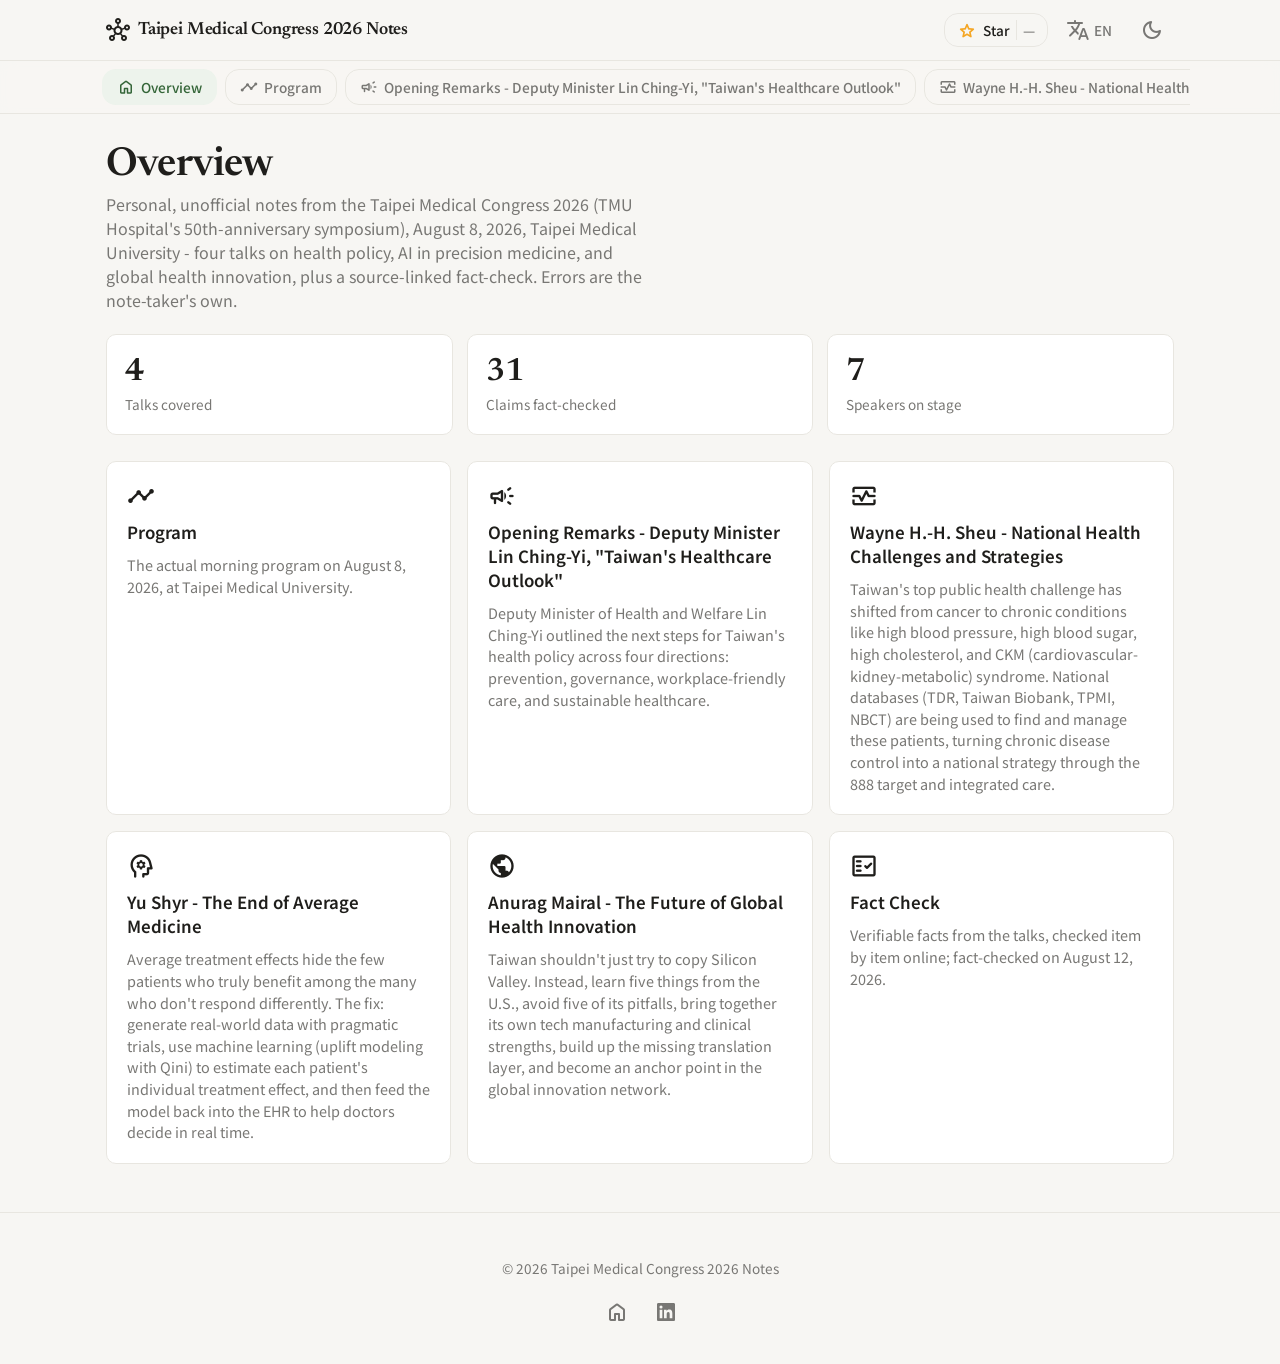
==== index.html @ d5cdeb00 "Add multi-page static site scaffold: shared shell, page engine, editorial styles" ====
<!DOCTYPE html>
<html lang="en" data-theme="light">
<head>
  <!-- Google tag (gtag.js) -->
  <script async src="https://www.googletagmanager.com/gtag/js?id=G-D6FVFVSG6E"></script>
  <script>
    window.dataLayer = window.dataLayer || [];
    function gtag(){dataLayer.push(arguments);}
    gtag('js', new Date());
    gtag('config', 'G-D6FVFVSG6E');
  </script>
  <meta charset="UTF-8" />
  <meta name="viewport" content="width=device-width, initial-scale=1.0, viewport-fit=cover" />
  <title>Taipei Medical Congress 2026 Notes</title>
  <meta name="description" content="Personal notes from the Taipei Medical Congress 2026 at Taipei Medical University - talks on national health policy, AI-driven precision medicine, and global health innovation, plus a source-linked fact-check." />
  <meta name="theme-color" content="#F7F6F3" />
  <link rel="canonical" href="https://taiwan-biodesign-2026-notes.peteraim.com/" />
  <meta property="og:type" content="website" />
  <meta property="og:site_name" content="Taipei Medical Congress 2026 Notes" />
  <meta property="og:title" content="Taipei Medical Congress 2026 Notes" />
  <meta property="og:description" content="Personal notes from the Taipei Medical Congress 2026 at Taipei Medical University - talks on national health policy, AI-driven precision medicine, and global health innovation, plus a source-linked fact-check." />
  <meta property="og:url" content="https://taiwan-biodesign-2026-notes.peteraim.com/" />
  <meta name="twitter:card" content="summary" />
  <meta name="twitter:title" content="Taipei Medical Congress 2026 Notes" />
  <meta name="twitter:description" content="Personal notes from the Taipei Medical Congress 2026 at Taipei Medical University - talks on national health policy, AI-driven precision medicine, and global health innovation, plus a source-linked fact-check." />
  <link rel="preconnect" href="https://fonts.googleapis.com" />
  <link rel="preconnect" href="https://fonts.gstatic.com" crossorigin />
  <link href="https://fonts.googleapis.com/css2?family=Newsreader:ital,opsz,wght@0,6..72,400..700;1,6..72,400..600&family=Noto+Sans+TC:wght@400;500;700&family=Noto+Serif+TC:wght@500;600;700&display=swap" rel="stylesheet" />
  <link href="https://fonts.googleapis.com/css2?family=Material+Symbols+Rounded:opsz,wght,FILL,GRAD@24,400,0,0&display=swap" rel="stylesheet" />
  <link rel="stylesheet" href="assets/styles.css" />
  <script type="application/ld+json">
  {"@context":"https://schema.org","@type":"WebSite","name":"Taipei Medical Congress 2026 Notes","url":"https://taiwan-biodesign-2026-notes.peteraim.com/"}
  </script>
</head>
<body data-page="home">
  <!-- shell.js injects the app bar, cross-page nav, footer and dialog around this -->
  <main id="page"></main>

  <script src="data/data.js"></script>
  <script src="assets/shell.js"></script>
  <script src="assets/app.js"></script>
</body>
</html>
---- assets/styles.css ----
/* =========================================================================
   multipage · Material Design 3 baseline (pure CSS, no build)
   Shared by every page. Tokens + chrome + one block per page layout.
   ========================================================================= */

/* ---- MD3 tokens : LIGHT ---- */
:root,
[data-theme="light"] {
  --primary:#6750A4; --on-primary:#FFFFFF; --primary-container:#EADDFF; --on-primary-container:#21005D;
  --secondary:#625B71; --secondary-container:#E8DEF8; --on-secondary-container:#1D192B;
  --tertiary:#7D5260; --tertiary-container:#FFD8E4;
  --background:#FEF7FF; --on-background:#1D1B20; --surface:#FEF7FF;
  --surface-container:#F3EDF7; --surface-container-high:#ECE6F0; --surface-variant:#E7E0EC;
  --on-surface:#1D1B20; --on-surface-variant:#49454F;
  --outline:#79747E; --outline-variant:#CAC4D0; --error:#B3261E; --success:#2E7D32;
  --elev-1:0 1px 2px rgba(0,0,0,.10),0 1px 3px 1px rgba(0,0,0,.06);
  --elev-2:0 2px 6px 2px rgba(0,0,0,.10),0 1px 2px rgba(0,0,0,.12);
  --elev-3:0 4px 8px 3px rgba(0,0,0,.12),0 1px 3px rgba(0,0,0,.14);
  --radius-sm:8px; --radius:16px; --radius-lg:28px;
  --font-body:"Roboto Flex","Roboto","Noto Sans TC",system-ui,sans-serif;
}
/* ---- MD3 tokens : DARK ---- */
[data-theme="dark"] {
  --primary:#D0BCFF; --on-primary:#381E72; --primary-container:#4F378B; --on-primary-container:#EADDFF;
  --secondary:#CCC2DC; --secondary-container:#4A4458; --on-secondary-container:#E8DEF8;
  --tertiary:#EFB8C8; --tertiary-container:#633B48;
  --background:#141218; --on-background:#E6E0E9; --surface:#141218;
  --surface-container:#211F26; --surface-container-high:#2B2930; --surface-variant:#49454F;
  --on-surface:#E6E0E9; --on-surface-variant:#CAC4D0;
  --outline:#938F99; --outline-variant:#49454F; --error:#F2B8B5; --success:#A5D6A7;
}

/* ---- Reset / base ---- */
* { box-sizing:border-box; }
html { scroll-behavior:smooth; }
body {
  margin:0; font-family:var(--font-body); background:var(--background); color:var(--on-background);
  -webkit-font-smoothing:antialiased; transition:background .2s,color .2s; overflow-x:hidden;
}
a { color:inherit; text-decoration:none; }
.material-symbols-rounded { font-variation-settings:"FILL" 0,"wght" 400,"GRAD" 0,"opsz" 24; line-height:1; user-select:none; }
.skip-link {
  position:absolute; left:-999px; top:8px; z-index:60; background:var(--primary); color:var(--on-primary);
  padding:8px 14px; border-radius:var(--radius-lg);
}
.skip-link:focus { left:12px; }

/* ---- App bar ---- */
.appbar { position:sticky; top:0; z-index:30; background:var(--surface-container); box-shadow:var(--elev-1); }
.appbar__inner { max-width:1100px; margin:0 auto; padding:10px 16px; display:flex; align-items:center; gap:12px; }
.brand { display:flex; align-items:center; gap:8px; font-weight:700; font-size:1.1rem; color:var(--on-surface); min-width:0; overflow:hidden; }
.brand__logo { color:var(--primary); flex:0 0 auto; }
.brand__name { overflow:hidden; text-overflow:ellipsis; white-space:nowrap; }
.appbar__actions { margin-left:auto; display:flex; align-items:center; gap:8px; flex:0 0 auto; }
.icon-btn { display:inline-flex; align-items:center; gap:4px; border:none; background:transparent; color:var(--on-surface-variant);
  border-radius:var(--radius-lg); padding:8px 10px; cursor:pointer; font:inherit; transition:background .15s; }
.icon-btn:hover { background:var(--surface-container-high); }
.icon-btn__txt { font-size:.85rem; font-weight:500; }

/* ---- Cross-page nav ---- */
.pagenav {
  position:sticky; top:56px; z-index:25; border-bottom:1px solid var(--outline-variant);
  background:color-mix(in srgb,var(--background) 88%,transparent); backdrop-filter:saturate(180%) blur(8px);
}
.pagenav__inner { max-width:1100px; margin:0 auto; padding:8px 12px; display:flex; gap:8px; overflow-x:auto; scrollbar-width:none; }
.pagenav__inner::-webkit-scrollbar { display:none; }
.navpill {
  display:inline-flex; align-items:center; gap:6px; flex:0 0 auto; padding:7px 14px; border-radius:var(--radius-lg);
  font-size:.85rem; font-weight:500; color:var(--on-surface-variant); border:1px solid var(--outline-variant);
  background:transparent; white-space:nowrap; cursor:pointer; transition:background .15s,color .15s,border-color .15s;
}
.navpill .material-symbols-rounded { font-size:18px; }
.navpill:hover { background:var(--surface-container-high); }
.navpill--active { background:var(--secondary-container); color:var(--on-secondary-container); border-color:transparent; }

/* ---- Page scaffold ---- */
.page { max-width:1100px; margin:0 auto; padding:32px 16px 16px; }
.page-head { margin-bottom:22px; }
.page-head h1 { margin:0 0 6px; font-size:clamp(1.6rem,4vw,2.2rem); font-weight:700; letter-spacing:-.01em; color:var(--on-surface); }
.page-head__sub { margin:0; max-width:62ch; font-size:1rem; line-height:1.5; color:var(--on-surface-variant); }
.empty { color:var(--on-surface-variant); }

/* ---- Hero stats (hub) ---- */
.hero__stats { display:grid; grid-template-columns:repeat(auto-fit,minmax(140px,1fr)); gap:14px; margin:0 0 26px; }
.hero__stat { background:var(--surface-container); border-radius:var(--radius); padding:20px 18px; display:flex; flex-direction:column; gap:4px; border:1px solid var(--outline-variant); }
.hero__stat-value { font-size:2rem; font-weight:700; color:var(--primary); font-variant-numeric:tabular-nums; line-height:1.1; }
.hero__stat-label { font-size:.85rem; color:var(--on-surface-variant); }

/* ---- Cards grid ---- */
.grid { display:grid; grid-template-columns:repeat(auto-fill,minmax(260px,1fr)); gap:16px; }
.card { background:var(--surface-container); border-radius:var(--radius); padding:20px; cursor:pointer;
  border:1px solid transparent; transition:box-shadow .18s,transform .18s,border-color .18s; display:flex; flex-direction:column; gap:10px; }
.card:hover,.card:focus-visible { box-shadow:var(--elev-2); transform:translateY(-2px); border-color:var(--outline-variant); outline:none; }
.card--nav .card__icon { font-size:28px; color:var(--primary); }
.card__title { margin:0; font-size:1.05rem; font-weight:600; color:var(--on-surface); }
.card__summary { margin:0; font-size:.9rem; line-height:1.5; color:var(--on-surface-variant); }
.card__tags { margin-top:auto; display:flex; flex-wrap:wrap; gap:6px; }
.tag { font-size:.72rem; color:var(--on-surface-variant); background:var(--surface-variant); padding:2px 8px; border-radius:var(--radius-sm); }

/* ---- Toolbar / search / chips ---- */
.toolbar { display:flex; flex-wrap:wrap; gap:12px; align-items:center; margin-bottom:14px; }
.search { flex:1 1 220px; min-width:160px; padding:10px 14px; border-radius:var(--radius-lg); border:1px solid var(--outline-variant);
  background:var(--surface-container); color:var(--on-surface); font:inherit; }
.search:focus { outline:2px solid var(--primary); outline-offset:1px; }
.chips { display:flex; flex-wrap:wrap; gap:8px; }
.chip { padding:7px 14px; border-radius:var(--radius-lg); font-size:.85rem; font-weight:500; color:var(--on-surface-variant);
  border:1px solid var(--outline-variant); background:transparent; cursor:pointer; transition:background .15s,color .15s; }
.chip:hover { background:var(--surface-container-high); }
.chip--active { background:var(--secondary-container); color:var(--on-secondary-container); border-color:transparent; }
.result-count { margin:0 0 14px; font-size:.85rem; color:var(--on-surface-variant); }

/* ---- Article ---- */
.reading-progress { position:fixed; top:0; left:0; height:3px; width:0; background:var(--primary); z-index:40; transition:width .1s linear; }
.article-layout { display:grid; grid-template-columns:200px 1fr; gap:32px; align-items:start; }
.toc { position:sticky; top:108px; }
.toc__inner { display:flex; flex-direction:column; gap:4px; border-left:2px solid var(--outline-variant); }
.toc-link { padding:6px 14px; font-size:.9rem; color:var(--on-surface-variant); border-left:2px solid transparent; margin-left:-2px; }
.toc-link:hover { color:var(--on-surface); }
.toc-link--active { color:var(--primary); border-left-color:var(--primary); font-weight:600; }
.prose { max-width:70ch; color:var(--on-surface-variant); }
.prose h2 { color:var(--on-surface); font-size:1.4rem; margin:0 0 12px; scroll-margin-top:120px; }
.prose h3 { color:var(--on-surface); font-size:1.12rem; margin:22px 0 8px; }
.prose p { line-height:1.75; margin:0 0 14px; }
.prose ul { margin:0 0 14px; padding-left:22px; line-height:1.75; }
.prose blockquote { margin:0 0 16px; padding:8px 18px; border-left:4px solid var(--primary); color:var(--on-surface); font-style:italic; }
.prose pre { background:var(--surface-container); padding:14px 16px; border-radius:var(--radius); overflow:auto; border:1px solid var(--outline-variant); }
.prose code { font-family:"Roboto Mono",ui-monospace,monospace; font-size:.85rem; }
.article-section { margin-bottom:28px; }

/* ---- Dashboard ---- */
.stat-grid { display:grid; grid-template-columns:repeat(auto-fit,minmax(160px,1fr)); gap:16px; margin-bottom:20px; }
.stat-card { background:var(--surface-container); border:1px solid var(--outline-variant); border-radius:var(--radius); padding:18px; display:flex; flex-direction:column; gap:6px; }
.stat-label { font-size:.82rem; color:var(--on-surface-variant); }
.stat-value { font-size:1.6rem; font-weight:700; color:var(--on-surface); font-variant-numeric:tabular-nums; }
.stat-unit { font-size:.85rem; font-weight:500; color:var(--on-surface-variant); }
.stat-delta { font-size:.8rem; font-weight:600; }
.stat-delta--up { color:var(--success); }
.stat-delta--down { color:var(--error); }
.panel-grid { display:grid; grid-template-columns:repeat(auto-fit,minmax(280px,1fr)); gap:16px; margin-bottom:20px; }
.panel { margin:0; background:var(--surface-container); border:1px solid var(--outline-variant); border-radius:var(--radius); padding:18px; }
.panel figcaption { font-weight:600; color:var(--on-surface); margin-bottom:10px; }
.panel--wide { grid-column:1/-1; }
.chart-wrap { width:100%; }
.chart-wrap svg { width:100%; height:auto; display:block; }
.bar-rect { fill:var(--primary); transition:fill .15s; }
.bar-rect:hover { fill:var(--tertiary); }
.bar-value { fill:var(--on-surface); font-size:13px; font-weight:600; font-family:var(--font-body); }
.bar-label { fill:var(--on-surface-variant); font-size:12px; font-family:var(--font-body); }
.axis-line { stroke:var(--outline-variant); stroke-width:1.5; }
.line-path { stroke:var(--primary); stroke-width:2.5; }
.line-area { fill:var(--primary); opacity:.12; }
.line-dot { fill:var(--primary); }

/* ---- Data table ---- */
.table-wrap { overflow-x:auto; border-radius:var(--radius); border:1px solid var(--outline-variant); }
.data-table,.cmp-table { width:100%; border-collapse:collapse; background:var(--surface-container); font-size:.9rem; }
.data-table th,.data-table td { padding:11px 14px; text-align:left; border-bottom:1px solid var(--outline-variant); color:var(--on-surface); white-space:nowrap; }
.data-table thead th { background:var(--surface-container-high); font-weight:600; color:var(--on-surface-variant); position:sticky; top:0; }
.th-sort { cursor:pointer; user-select:none; }
.th-sort:hover { color:var(--primary); }
.data-table tbody tr:hover { background:var(--surface-container-high); }
.row-link { color:var(--primary); }

/* ---- Timeline ---- */
.timeline { list-style:none; margin:0; padding:0; position:relative; }
.timeline::before { content:""; position:absolute; left:7px; top:6px; bottom:6px; width:2px; background:var(--outline-variant); }
.tl-item { position:relative; padding:0 0 18px 36px; }
.tl-item:last-child { padding-bottom:0; }
.tl-dot { position:absolute; left:0; top:6px; width:16px; height:16px; border-radius:50%; background:var(--primary); border:3px solid var(--background); box-shadow:0 0 0 2px var(--primary); }
.tl-card { background:var(--surface-container); border-radius:var(--radius); padding:14px 18px; border:1px solid var(--outline-variant); }
.tl-date { font-size:.78rem; font-weight:600; letter-spacing:.04em; color:var(--primary); }
.tl-title { margin:4px 0 6px; font-size:1.05rem; color:var(--on-surface); }
.tl-body { margin:0; font-size:.9rem; line-height:1.5; color:var(--on-surface-variant); }

/* ---- Bento ---- */
.bento { display:grid; grid-template-columns:repeat(4,1fr); grid-auto-rows:120px; gap:14px; }
.tile { background:var(--surface-container); border:1px solid var(--outline-variant); border-radius:var(--radius); padding:18px; display:flex; flex-direction:column; gap:6px; overflow:hidden; }
.tile--accent { background:linear-gradient(135deg,var(--primary-container),var(--secondary-container)); border-color:transparent; }
.tile--lg { grid-column:span 2; grid-row:span 2; }
.tile--tall { grid-row:span 2; }
.tile--wide { grid-column:span 2; }
.tile--md { grid-column:span 2; }
.tile__icon { font-size:26px; color:var(--primary); }
.tile__value { font-size:1.7rem; font-weight:700; color:var(--on-surface); }
.tile__title { margin:0; font-size:1rem; color:var(--on-surface); }
.tile__body { margin:0; font-size:.85rem; line-height:1.45; color:var(--on-surface-variant); }

/* ---- Kanban ---- */
.kanban { display:grid; grid-auto-flow:column; grid-auto-columns:minmax(240px,1fr); gap:14px; overflow-x:auto; padding-bottom:8px; }
.kb-col { background:var(--surface-container-high); border-radius:var(--radius); padding:12px; }
.kb-col__head { display:flex; align-items:center; gap:8px; font-weight:600; color:var(--on-surface); margin-bottom:10px; padding:0 4px; }
.kb-col__count { font-size:.75rem; background:var(--secondary-container); color:var(--on-secondary-container); border-radius:var(--radius-lg); padding:1px 8px; }
.kb-col__body { display:flex; flex-direction:column; gap:10px; }
.kb-card { background:var(--surface); border:1px solid var(--outline-variant); border-radius:var(--radius-sm); padding:12px 14px; display:flex; flex-direction:column; gap:8px; }
.kb-card__title { margin:0; font-size:.95rem; color:var(--on-surface); }
.kb-card__body { margin:0; font-size:.82rem; line-height:1.45; color:var(--on-surface-variant); }

/* ---- Accordion (faq) ---- */
.accordion { display:flex; flex-direction:column; gap:10px; }
.acc-item { background:var(--surface-container); border-radius:var(--radius); border:1px solid var(--outline-variant); overflow:hidden; }
.acc-q { display:flex; align-items:center; justify-content:space-between; gap:12px; padding:16px 18px; cursor:pointer; font-weight:600; color:var(--on-surface); list-style:none; }
.acc-q::-webkit-details-marker { display:none; }
.acc-chevron { transition:transform .2s; color:var(--on-surface-variant); }
.acc-item[open] .acc-chevron { transform:rotate(180deg); }
.acc-a { padding:0 18px 18px; font-size:.92rem; line-height:1.6; color:var(--on-surface-variant); }

/* ---- Comparison ---- */
.cmp-table th,.cmp-table td { padding:14px 16px; text-align:center; border-bottom:1px solid var(--outline-variant); color:var(--on-surface); }
.cmp-table thead th { vertical-align:bottom; }
.cmp-feat { text-align:left !important; font-weight:600; color:var(--on-surface-variant); }
.cmp-plan { font-weight:700; font-size:1.05rem; }
.cmp-price { color:var(--primary); font-weight:600; }
.cmp-note { font-size:.78rem; color:var(--on-surface-variant); }
.cmp-col--hl { background:var(--secondary-container); }
.cmp-yes { color:var(--success); }
.cmp-no { color:var(--outline); }

/* ---- Leaderboard ---- */
.seg { display:inline-flex; gap:4px; background:var(--surface-container-high); border-radius:var(--radius-lg); padding:4px; margin-bottom:18px; }
.seg__btn { border:none; background:transparent; color:var(--on-surface-variant); padding:8px 18px; border-radius:var(--radius-lg); cursor:pointer; font:inherit; font-weight:500; }
.seg__btn--active { background:var(--primary); color:var(--on-primary); }
.lb-list { list-style:none; margin:0 0 18px; padding:0; display:flex; flex-direction:column; gap:8px; }
.lb-row { display:grid; grid-template-columns:auto auto 1fr auto auto; align-items:center; gap:12px; background:var(--surface-container); border:1px solid var(--outline-variant); border-radius:var(--radius); padding:12px 16px; }
.lb-rank { font-variant-numeric:tabular-nums; font-weight:700; color:var(--on-surface-variant); min-width:1.5em; }
.lb-tier { font-weight:700; width:1.8em; height:1.8em; display:inline-grid; place-items:center; border-radius:50%; color:#fff; font-size:.8rem; }
.lb-tier--S { background:#B3261E; } .lb-tier--A { background:#7D5260; } .lb-tier--B { background:#6750A4; }
.lb-tier--C { background:#625B71; } .lb-tier--D { background:#79747E; }
.lb-name { font-weight:600; color:var(--on-surface); }
.lb-meta { font-size:.82rem; color:var(--on-surface-variant); }
.lb-score { font-weight:700; font-variant-numeric:tabular-nums; color:var(--primary); }
.lb-tier-group { margin-bottom:16px; }
.lb-tier-head { display:inline-grid; place-items:center; min-width:2em; height:2em; border-radius:var(--radius-sm); color:#fff; font-weight:700; padding:0 10px; margin-bottom:10px; }

/* ---- Scrolly ---- */
.scrolly { display:grid; grid-template-columns:1fr 1fr; gap:32px; align-items:start; }
.scrolly-sticky { position:sticky; top:120px; height:60vh; display:flex; }
.scrolly-visual { flex:1; display:flex; align-items:center; justify-content:center; background:var(--surface-container); border:1px solid var(--outline-variant); border-radius:var(--radius-lg); padding:24px; }
.scrolly-stat { font-size:2.4rem; font-weight:700; text-align:center; }
.scrolly-steps { display:flex; flex-direction:column; gap:60vh; padding:20vh 0; }
.scrolly-step { background:var(--surface-container); border:1px solid var(--outline-variant); border-radius:var(--radius); padding:20px 22px; opacity:.4; transition:opacity .3s; }
.scrolly-step p { margin:0; font-size:1.1rem; line-height:1.6; color:var(--on-surface); }
.scrolly-step--active { opacity:1; }

/* ---- Map ---- */
.map-layout { display:grid; grid-template-columns:1fr 300px; gap:18px; align-items:start; }
.map-box { height:460px; border-radius:var(--radius); overflow:hidden; border:1px solid var(--outline-variant); background:var(--surface-container); }
.map-fallback { height:100%; display:flex; align-items:center; justify-content:center; color:var(--on-surface-variant); padding:20px; text-align:center; }
.map-list { list-style:none; margin:0; padding:0; display:flex; flex-direction:column; gap:8px; max-height:460px; overflow:auto; }
.place { display:flex; flex-direction:column; gap:3px; background:var(--surface-container); border:1px solid var(--outline-variant); border-radius:var(--radius-sm); padding:12px 14px; cursor:pointer; }
.place:hover,.place:focus-visible { border-color:var(--primary); outline:none; }
.place b { color:var(--on-surface); }
.place span { font-size:.82rem; color:var(--on-surface-variant); }

/* ---- Dialog ---- */
.dialog { border:none; border-radius:var(--radius-lg); background:var(--surface-container-high); color:var(--on-surface); max-width:600px; width:calc(100% - 32px); padding:0; box-shadow:var(--elev-3); }
.dialog::backdrop { background:rgba(0,0,0,.5); }
.dialog__bar { display:flex; align-items:center; padding:8px 12px; border-bottom:1px solid var(--outline-variant); position:sticky; top:0; background:var(--surface-container-high); }
.dialog__spacer { flex:1; }
.dialog__body { padding:24px; }
.dialog__body h2 { margin-top:0; color:var(--on-surface); }
.dialog__body p { color:var(--on-surface-variant); line-height:1.65; }
.dialog__body .card__tags { margin:0 0 14px; }

/* ---- Footer ---- */
.footer { text-align:center; padding:32px 16px; margin-top:32px; color:var(--on-surface-variant); font-size:.85rem; border-top:1px solid var(--outline-variant); }

/* ---- Responsive ---- */
@media (max-width:860px) {
  .article-layout { grid-template-columns:1fr; }
  .toc { position:static; }
  .toc__inner { flex-direction:row; flex-wrap:wrap; border-left:none; }
  .scrolly { grid-template-columns:1fr; }
  .scrolly-sticky { position:sticky; top:64px; height:auto; }
  .scrolly-steps { gap:30vh; padding:10vh 0; }
  .map-layout { grid-template-columns:1fr; }
  .map-list { flex-direction:row; max-height:none; }
  .bento { grid-template-columns:repeat(2,1fr); }
  .tile--lg,.tile--wide,.tile--md { grid-column:span 2; }
}
@media (max-width:600px) {
  .grid { grid-template-columns:1fr; }
  .bento { grid-template-columns:1fr; }
  .tile--lg,.tile--wide,.tile--md,.tile--tall { grid-column:span 1; grid-row:span 1; }
  .lb-row { grid-template-columns:auto auto 1fr auto; }
  .lb-meta { display:none; }
  .icon-btn__txt { font-size:.8rem; }
}
@media (max-width:375px) {
  .appbar__inner,.pagenav__inner,.page { padding-left:12px; padding-right:12px; }
  .page-head h1 { font-size:1.4rem; }
}

/* Respect reduced motion */
@media (prefers-reduced-motion:reduce) {
  html { scroll-behavior:auto; }
  * { transition:none !important; }
}

/* GitHub star button */
.gh-star {
  display: inline-flex;
  align-items: center;
  gap: 6px;
  padding: 6px 12px;
  border: 1px solid var(--outline-variant);
  border-radius: var(--radius-lg);
  font-size: .85rem;
  font-weight: 500;
  color: var(--on-surface);
  transition: background .15s;
}
.gh-star:hover { background: var(--surface-container-high); }
.gh-star .material-symbols-rounded { color: #f5a623; font-size: 20px; }
.gh-star__count {
  padding-left: 6px;
  border-left: 1px solid var(--outline-variant);
  color: var(--on-surface-variant);
  font-variant-numeric: tabular-nums;
}
@media (max-width: 600px) { .gh-star__label { display: none; } }
/* footer profile links (home + LinkedIn) */
.footer__links {
  display: flex;
  justify-content: center;
  gap: 8px;
  margin-top: 12px;
}
.footer__link svg { display: block; }

/* =========================================================================
   Editorial minimalist layer — warm monochrome, serif display, flat borders.
   Appended after the MD3 baseline so these tokens/components win the cascade.
   ========================================================================= */
:root,
[data-theme="light"] {
  --primary:#1F1E1B; --on-primary:#FFFFFF; --primary-container:#EFEDE6; --on-primary-container:#1F1E1B;
  --secondary:#57544D; --secondary-container:#EDF3EC; --on-secondary-container:#346538;
  --tertiary:#956400; --tertiary-container:#FBF3DB;
  --background:#F7F6F3; --on-background:#1F1E1B; --surface:#FFFFFF;
  --surface-container:#FFFFFF; --surface-container-high:#F1EFEA; --surface-variant:#EFEDE8;
  --on-surface:#1F1E1B; --on-surface-variant:#787774;
  --outline:#C9C5BC; --outline-variant:#E8E6E0; --error:#9F2F2D; --success:#346538;
  --elev-1:0 1px 2px rgba(0,0,0,.04);
  --elev-2:0 2px 8px rgba(0,0,0,.05);
  --elev-3:0 6px 20px rgba(0,0,0,.07);
  --radius-sm:6px; --radius:10px; --radius-lg:14px;
  --font-body:-apple-system,BlinkMacSystemFont,"Helvetica Neue","Noto Sans TC",system-ui,sans-serif;
  --font-display:"Newsreader","Noto Serif TC",Georgia,serif;
}
[data-theme="dark"] {
  --primary:#E9E7E1; --on-primary:#1F1E1B; --primary-container:#33312B; --on-primary-container:#E9E7E1;
  --secondary:#A5A199; --secondary-container:#2C3A2C; --on-secondary-container:#B9CDB9;
  --tertiary:#D9B36A; --tertiary-container:#3A3220;
  --background:#161512; --on-background:#E9E7E1; --surface:#161512;
  --surface-container:#1E1D19; --surface-container-high:#262420; --surface-variant:#2B2925;
  --on-surface:#E9E7E1; --on-surface-variant:#A5A199;
  --outline:#57544D; --outline-variant:#33312B; --error:#E5928F; --success:#A8C5A8;
}

/* type: serif display for page + section headings, tighter tracking */
.page-head h1 { font-family:var(--font-display); font-weight:600; letter-spacing:-.02em; font-size:clamp(1.8rem,4.5vw,2.5rem); }
.brand__name { font-family:var(--font-display); font-weight:600; letter-spacing:-.01em; }
.article-body h2 { font-family:var(--font-display); font-weight:600; letter-spacing:-.015em; font-size:1.45rem; }
.prose { line-height:1.7; }
.prose blockquote,
blockquote {
  font-family:var(--font-display); font-style:italic; font-size:1.08rem; line-height:1.55;
  border-left:2px solid var(--on-surface); margin:1.2em 0; padding:.15em 0 .15em 1em;
  color:var(--on-surface); background:none;
}

/* chrome: flat hairlines instead of shadows */
.appbar { background:color-mix(in srgb,var(--background) 92%,transparent); backdrop-filter:saturate(180%) blur(10px); box-shadow:none; border-bottom:1px solid var(--outline-variant); }
.hero__stat { background:var(--surface); }
.hero__stat-value { font-family:var(--font-display); font-weight:600; }
.card { background:var(--surface); border:1px solid var(--outline-variant); }
.card:hover,.card:focus-visible { box-shadow:var(--elev-2); border-color:var(--outline); }
.search { background:var(--surface); }

/* links inside tables */
.row-link { text-decoration:underline; text-underline-offset:3px; }

/* gentle entry fade, transform/opacity only */
@media (prefers-reduced-motion: no-preference) {
  [data-item] { animation:ldwFadeUp .55s cubic-bezier(.16,1,.3,1) both; }
  [data-item]:nth-child(2) { animation-delay:.05s; }
  [data-item]:nth-child(3) { animation-delay:.1s; }
  [data-item]:nth-child(4) { animation-delay:.15s; }
  [data-item]:nth-child(5) { animation-delay:.2s; }
  [data-item]:nth-child(6) { animation-delay:.25s; }
  [data-item]:nth-child(n+7) { animation-delay:.3s; }
}
@keyframes ldwFadeUp { from { opacity:0; transform:translateY(10px); } to { opacity:1; transform:none; } }
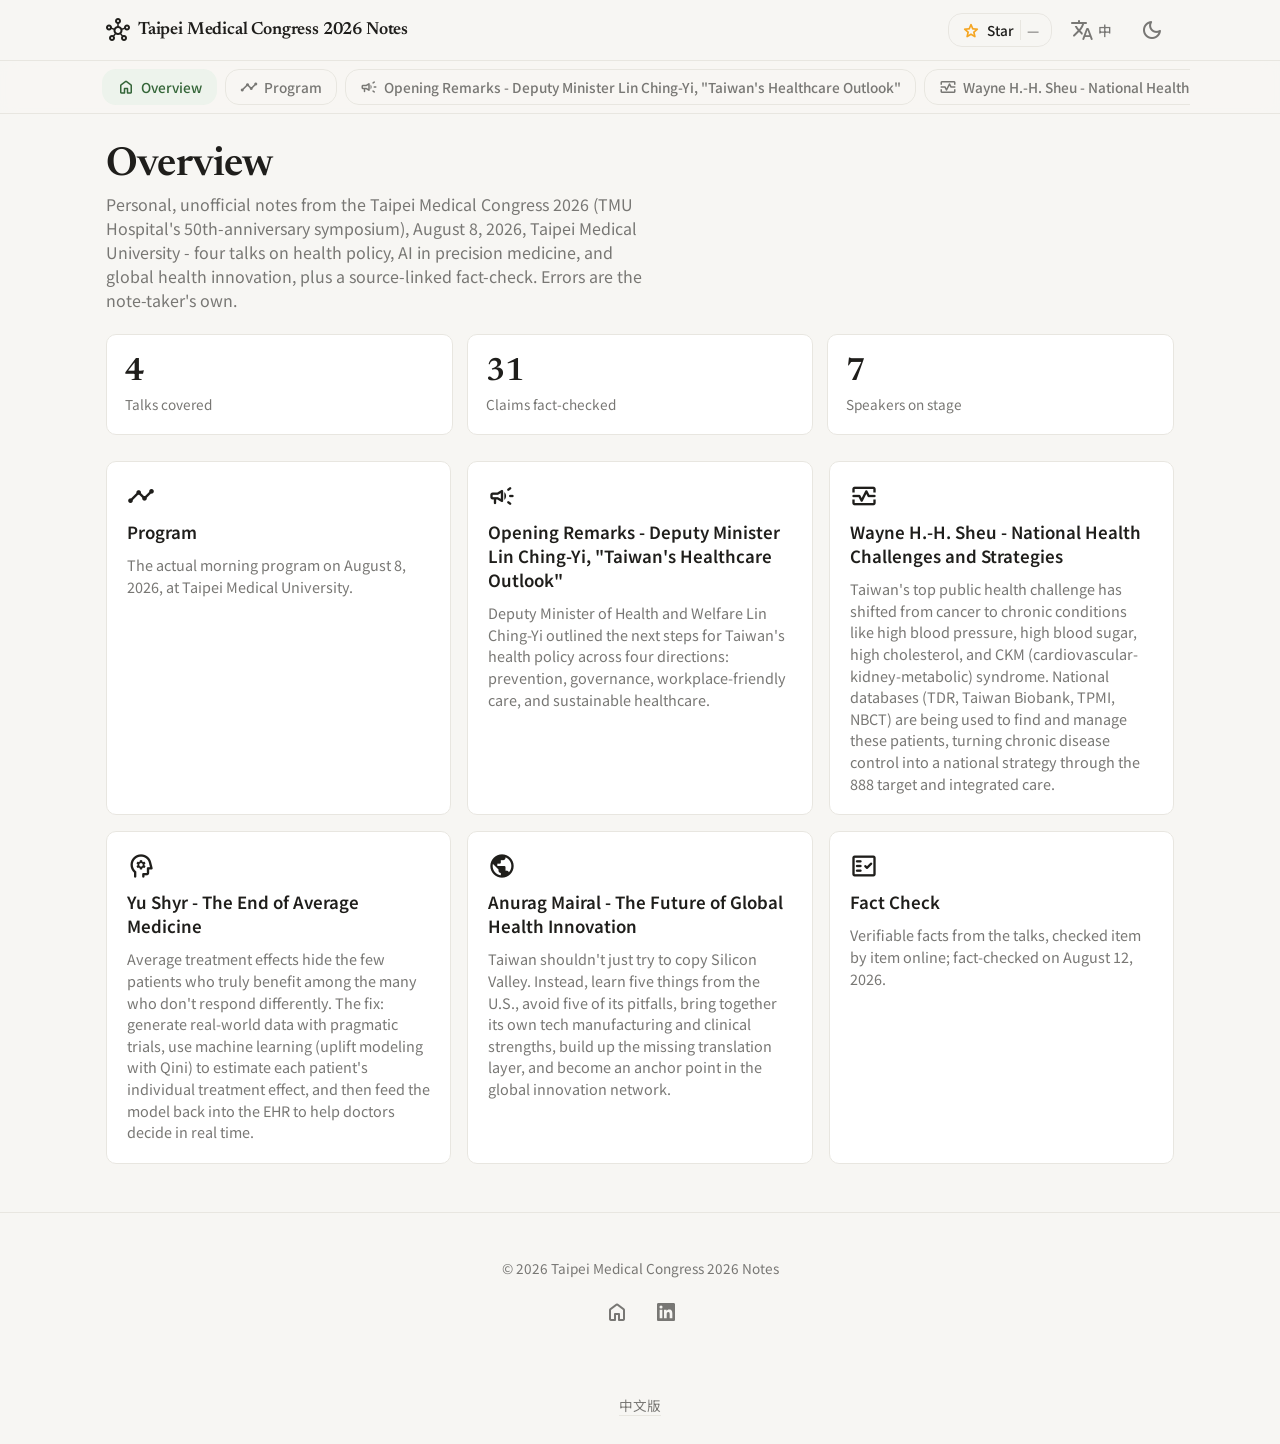
==== commit b6b70984: "feat: 中文版有自己的網址 /zh-Hant/,一個語言一個網址 中文內容原本只活在前端字典裡,沒有自己的網址,搜尋引擎讀到的永遠只有英文; 兩種語言共用一個網址,Google 也無從判斷該把哪一" ====
--- a/index.html
+++ b/index.html
@@ -15,6 +15,9 @@
   <meta name="description" content="Personal notes from the Taipei Medical Congress 2026 at Taipei Medical University - talks on national health policy, AI-driven precision medicine, and global health innovation, plus a source-linked fact-check." />
   <meta name="theme-color" content="#F7F6F3" />
   <link rel="canonical" href="https://taiwan-biodesign-2026-notes.peteraim.com/" />
+  <link rel="alternate" hreflang="en" href="https://taiwan-biodesign-2026-notes.peteraim.com/" />
+  <link rel="alternate" hreflang="zh-Hant" href="https://taiwan-biodesign-2026-notes.peteraim.com/zh-Hant/" />
+  <link rel="alternate" hreflang="x-default" href="https://taiwan-biodesign-2026-notes.peteraim.com/" />
   <meta property="og:type" content="website" />
   <meta property="og:site_name" content="Taipei Medical Congress 2026 Notes" />
   <meta property="og:title" content="Taipei Medical Congress 2026 Notes" />
@@ -34,10 +37,13 @@
 </head>
 <body data-page="home">
   <!-- shell.js injects the app bar, cross-page nav, footer and dialog around this -->
-  <main id="page"></main>
+  <main id="page">
+<header class="page-head"><h1>Overview</h1><p class="page-head__sub">Personal, unofficial notes from the Taipei Medical Congress 2026 (TMU Hospital's 50th-anniversary symposium), August 8, 2026, Taipei Medical University - four talks on health policy, AI in precision medicine, and global health innovation, plus a source-linked fact-check. Errors are the note-taker's own.</p></header><div class="hero__stats"><div class="hero__stat" data-item=""><b class="hero__stat-value" data-count="4">4</b><span class="hero__stat-label">Talks covered</span></div><div class="hero__stat" data-item=""><b class="hero__stat-value" data-count="31">31</b><span class="hero__stat-label">Claims fact-checked</span></div><div class="hero__stat" data-item=""><b class="hero__stat-value" data-count="7">7</b><span class="hero__stat-label">Speakers on stage</span></div></div><div class="grid"><a class="card card--nav" data-item="" href="agenda.html" aria-label="Program"><span class="material-symbols-rounded card__icon" aria-hidden="true">timeline</span><h3 class="card__title">Program</h3><p class="card__summary">The actual morning program on August 8, 2026, at Taipei Medical University.</p></a><a class="card card--nav" data-item="" href="opening.html" aria-label="Opening Remarks - Deputy Minister Lin Ching-Yi, &quot;Taiwan's Healthcare Outlook&quot;"><span class="material-symbols-rounded card__icon" aria-hidden="true">campaign</span><h3 class="card__title">Opening Remarks - Deputy Minister Lin Ching-Yi, "Taiwan's Healthcare Outlook"</h3><p class="card__summary">Deputy Minister of Health and Welfare Lin Ching-Yi outlined the next steps for Taiwan's health policy across four directions: prevention, governance, workplace-friendly care, and sustainable healthcare.</p></a><a class="card card--nav" data-item="" href="sheu.html" aria-label="Wayne H.-H. Sheu - National Health Challenges and Strategies"><span class="material-symbols-rounded card__icon" aria-hidden="true">monitor_heart</span><h3 class="card__title">Wayne H.-H. Sheu - National Health Challenges and Strategies</h3><p class="card__summary">Taiwan's top public health challenge has shifted from cancer to chronic conditions like high blood pressure, high blood sugar, high cholesterol, and CKM (cardiovascular-kidney-metabolic) syndrome. National databases (TDR, Taiwan Biobank, TPMI, NBCT) are being used to find and manage these patients, turning chronic disease control into a national strategy through the 888 target and integrated care.</p></a><a class="card card--nav" data-item="" href="shyr.html" aria-label="Yu Shyr - The End of Average Medicine"><span class="material-symbols-rounded card__icon" aria-hidden="true">psychology</span><h3 class="card__title">Yu Shyr - The End of Average Medicine</h3><p class="card__summary">Average treatment effects hide the few patients who truly benefit among the many who don't respond differently. The fix: generate real-world data with pragmatic trials, use machine learning (uplift modeling with Qini) to estimate each patient's individual treatment effect, and then feed the model back into the EHR to help doctors decide in real time.</p></a><a class="card card--nav" data-item="" href="mairal.html" aria-label="Anurag Mairal - The Future of Global Health Innovation"><span class="material-symbols-rounded card__icon" aria-hidden="true">public</span><h3 class="card__title">Anurag Mairal - The Future of Global Health Innovation</h3><p class="card__summary">Taiwan shouldn't just try to copy Silicon Valley. Instead, learn five things from the U.S., avoid five of its pitfalls, bring together its own tech manufacturing and clinical strengths, build up the missing translation layer, and become an anchor point in the global innovation network.</p></a><a class="card card--nav" data-item="" href="factcheck.html" aria-label="Fact Check"><span class="material-symbols-rounded card__icon" aria-hidden="true">fact_check</span><h3 class="card__title">Fact Check</h3><p class="card__summary">Verifiable facts from the talks, checked item by item online; fact-checked on August 12, 2026.</p></a></div>
+</main>
 
   <script src="data/data.js"></script>
   <script src="assets/shell.js"></script>
   <script src="assets/app.js"></script>
+<p class="lang-alt-link" style="text-align:center;padding:12px;"><a href="/zh-Hant/" hreflang="zh-Hant" rel="alternate" lang="zh-Hant">中文版</a></p>
 </body>
 </html>
--- a/assets/styles.css
+++ b/assets/styles.css
@@ -53,7 +53,7 @@
 .brand__name { overflow:hidden; text-overflow:ellipsis; white-space:nowrap; }
 .appbar__actions { margin-left:auto; display:flex; align-items:center; gap:8px; flex:0 0 auto; }
 .icon-btn { display:inline-flex; align-items:center; gap:4px; border:none; background:transparent; color:var(--on-surface-variant);
-  border-radius:var(--radius-lg); padding:8px 10px; cursor:pointer; font:inherit; transition:background .15s; }
+  border-radius:var(--radius-lg); padding:8px 10px; cursor:pointer; font:inherit; text-decoration:none; transition:background .15s; }
 .icon-btn:hover { background:var(--surface-container-high); }
 .icon-btn__txt { font-size:.85rem; font-weight:500; }
 
@@ -264,6 +264,9 @@
 /* ---- Footer ---- */
 .footer { text-align:center; padding:32px 16px; margin-top:32px; color:var(--on-surface-variant); font-size:.85rem; border-top:1px solid var(--outline-variant); }
 
+/* the other language, reachable without JavaScript (global `a` clears both) */
+.lang-alt-link a { color:var(--on-surface-variant); font-size:.85rem; border-bottom:1px solid var(--outline-variant); }
+
 /* ---- Responsive ---- */
 @media (max-width:860px) {
   .article-layout { grid-template-columns:1fr; }
